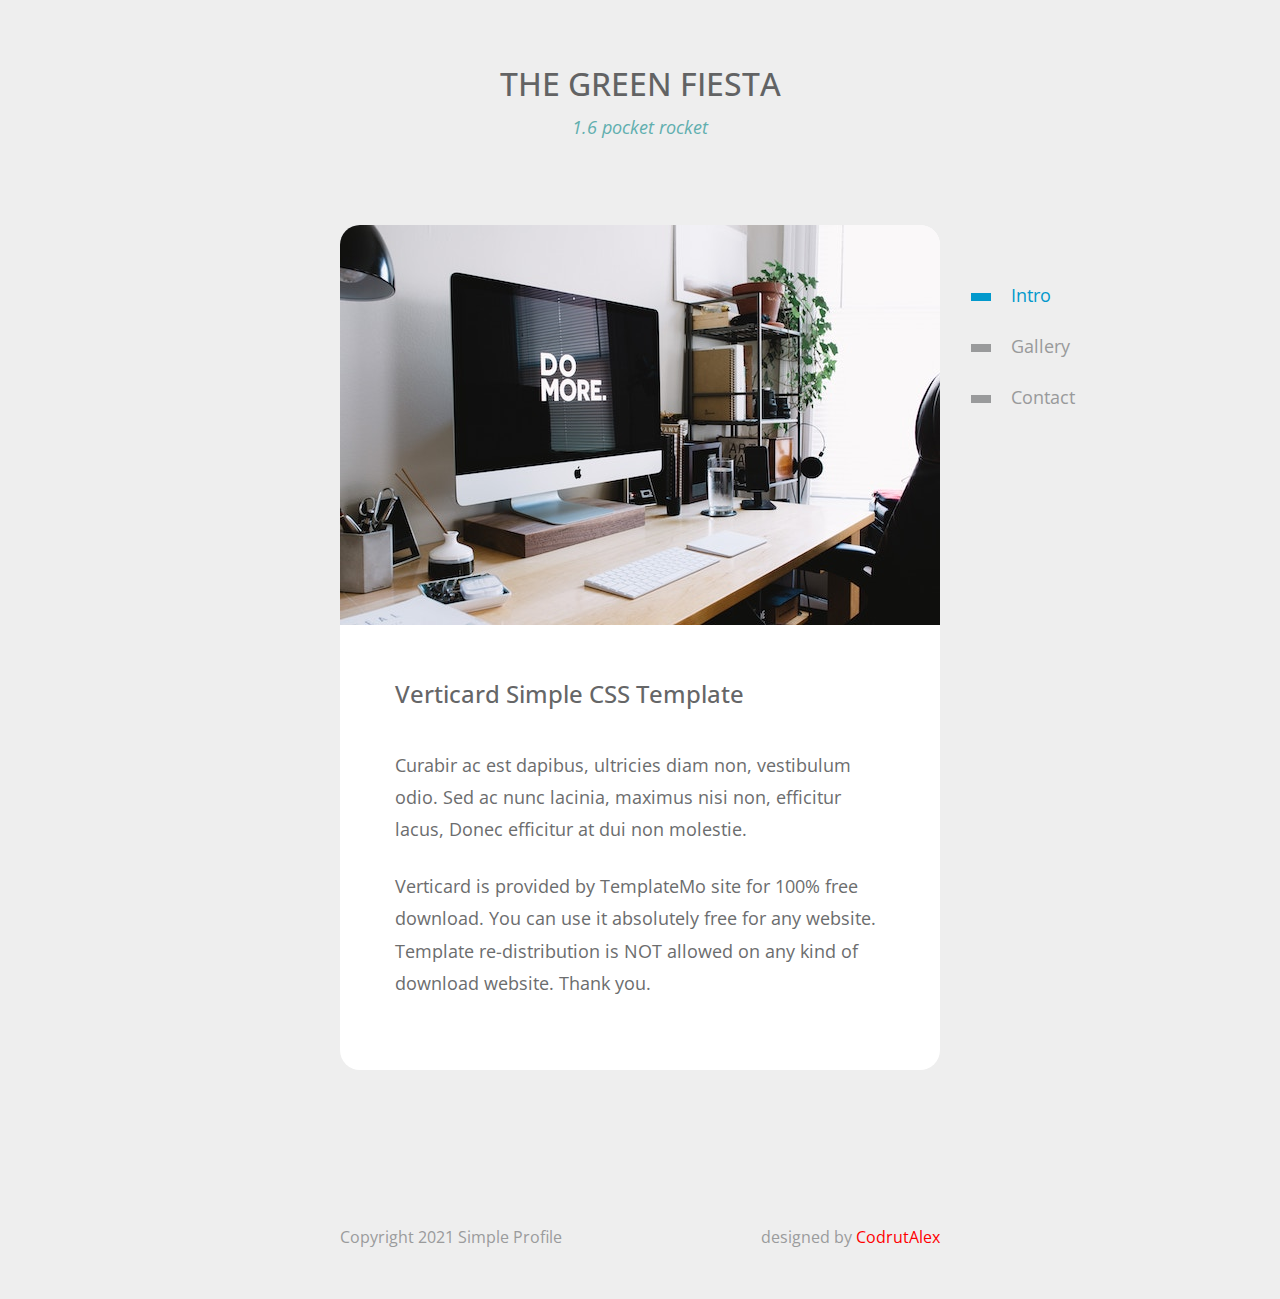
==== index.html @ c16c2710 "Update index.html" ====
<!DOCTYPE html>
<html lang="en">

<head>
  <meta charset="UTF-8" />
  <meta name="viewport" content="width=device-width, initial-scale=1.0" />
  <meta http-equiv="X-UA-Compatible" content="ie=edge" />
  <title>Green Fez</title>

  <link rel="stylesheet" href="https://fonts.googleapis.com/css?family=Open+Sans:400,600" />
  <link rel="stylesheet" href="css/bootstrap.min.css" />
  <link rel="stylesheet" href="css/templatemo-style.css" />
<!--bagamias pula-->
</head>

<body>
  <div class="tm-page-container mx-auto">
    <header class="tm-header text-center">
      <h1 class="tm-title text-uppercase">The Green Fiesta</h1>
      <p class="tm-primary-color"><i>1.6 pocket rocket</i></p>
    </header>

    <section class="tm-section">
      <nav class="tm-nav">
        <ul>
          <li class="active">
            <a href="index.html"><span class="tm-nav-deco"></span>Intro</a>
          </li>
          <li>
            <a href="gallery.html"><span class="tm-nav-deco"></span>Gallery</a>
          </li>
          <li>
            <a href="contact.html"><span class="tm-nav-deco"></span>Contact</a>
          </li>
        </ul>
      </nav>
      <div class="tm-content-container">
        <figure class="mb-0">
          <img src="img/img-1.jpg" alt="Image" class="img-fluid tm-img" />
        </figure>
        <div class="tm-content">
          <h2 class="tm-page-title">Verticard Simple CSS Template</h2>
          <p class="mb-4">
            Curabir ac est dapibus, ultricies diam non, vestibulum odio. Sed
            ac nunc lacinia, maximus nisi non, efficitur lacus, Donec efficitur
            at dui non molestie.
          </p>
          <p>
            Verticard is provided by TemplateMo site for 100% free download. You can use it absolutely free for any website. Template re-distribution is NOT allowed on any kind of download website. Thank you.
          </p>
        </div>
      </div>
    </section>

    <footer>
      <span>Copyright 2021 Simple Profile</span>
     <span>designed by 
       <a style="color:red;" href="https://www.twitter.com/CodrutAlex02">CodrutAlex</a>
       </span> 
     </span>
    </footer>
  </div>
</body>

</html>
---- css/templatemo-style.css ----
/*
Verticard Template
https://templatemo.com/tm-533-verticard
*/

body {
  font-family: "Open Sans", Arial, Helvetica, sans-serif;
  font-size: 18px;
  font-weight: 400;
  overflow-x: hidden;
  background-color: #eeeeee;
  color: #6C6D6E;
}

a {
  transition: all 0.3s ease;
}

a:hover,
a:focus {
  text-decoration: none;
}

p {
  line-height: 1.8;
}

.tm-primary-color {
  color: #61AEAE;
}

.tm-secondary-color {
  color: #0099CC;
}


.tm-page-container {
  max-width: 600px;
  width: 100%;  
}

.tm-section {
  margin-bottom: 155px;
  position: relative;
}

.tm-content-container {      
  border-radius: 20px;
  background-color: white;
}

.tm-nav {
  position: absolute;
  right: -150px;
  top: 45px;
}

.tm-nav > ul > li {
  list-style: none;
}

.tm-nav > ul > li > a {
  display: block;
  padding: 12px 15px;
  color: #999A9B;
}

.tm-nav > ul > li.active > a,
.tm-nav > ul > li > a:hover,
.tm-nav > ul > li > a:focus {
  color: #0299CC;
}

.tm-nav-deco {
  display: inline-block;
  width: 20px;
  height: 8px;
  background-color: #999A9B;
  vertical-align: middle;
  margin-right: 20px;
}

.tm-nav > ul > li.active > a > .tm-nav-deco,
.tm-nav > ul > li:hover > a > .tm-nav-deco
 {
  background-color: #0299CC;
}

.tm-content {  
  padding: 55px;
}

.tm-header {
  padding: 65px 15px;
}

.tm-title {
  font-size: 2rem;
  color: #626364;
}

.tm-page-title {
  font-size: 1.5rem;
  margin-bottom: 40px;
  color: #656667;
}

.tm-img {
  border-top-left-radius: 20px;
  border-top-right-radius: 20px;  
}

footer {
  font-size: 1rem;
  display: flex;
  justify-content: space-between;
  padding-bottom: 50px;
  color: #9A9B9C;
}

.tm-footer-link {
  color: #9A9B9C;
}

/* 
  Gallery Item Hover Effect
  https://tympanus.net/codrops/2014/06/19/ideas-for-subtle-hover-effects/
*/

/* Common style */
.tm-gallery-item figure {
	position: relative;	
	overflow: hidden;
	margin-bottom: 0;
	background: #3085a3;
	text-align: center;
	cursor: pointer;
}

.tm-gallery-item figure img {
	position: relative;
	display: block;
	min-height: 100%;
	max-width: 100%;
	opacity: 0.8;
}

.tm-gallery-item figure figcaption {
	color: #fff;
	text-transform: uppercase;
	font-size: 1.25em;
	-webkit-backface-visibility: hidden;
	backface-visibility: hidden;
}

.tm-gallery-item figure figcaption::before,
.tm-gallery-item figure figcaption::after {
	pointer-events: none;
}

.tm-gallery-item figure figcaption,
.tm-gallery-item figure figcaption > a {
	position: absolute;
	top: 0;
	left: 0;
	width: 100%;
	height: 100%;
}

/* Anchor will cover the whole item by default */
/* For some effects it will show as a button */
.tm-gallery-item figure figcaption > a {
	z-index: 1000;
	text-indent: 200%;
	white-space: nowrap;
	font-size: 0;
	opacity: 0;
}

.tm-gallery-item figure h2 {
	word-spacing: -0.15em;
	font-weight: 300;
}

.tm-gallery-item figure h2 span {	font-weight: 800; }

.tm-gallery-item figure h2,
.tm-gallery-item figure p {
	margin: 0;
}

.tm-gallery-item figure p {
	letter-spacing: 1px;
	font-size: 60.5%;
	max-width: 200px;
	margin: 0 auto;
}

/*---------------*/
/***** Bubba *****/
/*---------------*/

figure.effect-bubba {	background: #9e5406; }

figure.effect-bubba img {
	opacity: 1;
	-webkit-transition: opacity 0.35s;
	transition: opacity 0.35s;
}

figure.effect-bubba:hover img {
	opacity: 0.4;
}

figure.effect-bubba figcaption::before,
figure.effect-bubba figcaption::after {
	position: absolute;
	top: 15px;
	right: 15px;
	bottom: 15px;
	left: 15px;
	content: '';
	opacity: 0;
	-webkit-transition: opacity 0.35s, -webkit-transform 0.35s;
	transition: opacity 0.35s, transform 0.35s;
}

figure.effect-bubba figcaption::before {
	border-top: 1px solid #fff;
	border-bottom: 1px solid #fff;
	-webkit-transform: scale(0,1);
	transform: scale(0,1);
}

figure.effect-bubba figcaption::after {
	border-right: 1px solid #fff;
	border-left: 1px solid #fff;
	-webkit-transform: scale(1,0);
	transform: scale(1,0);
}

figure.effect-bubba h2 {
	font-size: 1.5rem;	
	-webkit-transition: -webkit-transform 0.35s;
	transition: transform 0.35s;
	-webkit-transform: translate3d(0,-5px,0);
	transform: translate3d(0,-5px,0);
	opacity: 0;
}

figure.effect-bubba p {
	width: 100%;
	padding: 10px;
	opacity: 0;
	-webkit-transition: opacity 0.35s, -webkit-transform 0.35s;
	transition: opacity 0.35s, transform 0.35s;
	-webkit-transform: translate3d(0,20px,0);
	transform: translate3d(0,20px,0);
}

figure.effect-bubba:hover figcaption::before,
figure.effect-bubba:hover figcaption::after {
	opacity: 1;
	-webkit-transform: scale(1);
	transform: scale(1);
}

figure.effect-bubba:hover h2,
figure.effect-bubba:hover p {
	opacity: 1;
	-webkit-transform: translate3d(0,0,0);
	transform: translate3d(0,0,0);
}

.tm-gallery {
  margin-top: 40px;
  margin-left: -30px;
  margin-right: -30px;
  margin-bottom: -20px;
}

.tm-gallery-item {
	margin-top: 15px;
	margin-bottom: 15px;
	max-width: 270px;
}

.tm-content-2 {
	padding-left: 45px;
	padding-right: 45px;
}

figcaption {
	display: flex;
	flex-direction: column;
	align-items: center;
	justify-content: center;
}

.tm-img-overlay-wrap {
	position: relative;
	min-height: 280px;
	background-image: url(../img/contact.jpg);
	background-repeat: no-repeat;
	background-size: cover;
	border-top-left-radius: 20px;
	border-top-right-radius: 20px;
}

.tm-img-overlay {
	border-top-left-radius: 20px;
	border-top-right-radius: 20px;
	position: absolute;
	top: 0;
	left: 0;
	width: 100%;
	height: 100%;
	background-color: rgba(0,0,0,0.5);
}

.tm-img-overlay-text {
	position: relative;
	z-index: 1000;
}

.tm-contact-form {
	max-width: 380px;
}

.form-group {
	margin-bottom: 35px;
}

.btn {
	font-size: 1.1rem;
	padding: 10px 35px;
	border: none;
}

.btn-primary {
	background-color: #9999CC;
}

.btn-primary:hover,
.btn-primary:focus {
	background-color: #9a9afc;
}

.tm-small {
	font-size: 90%;
}

@media (max-width: 945px) {
  .tm-nav {
    position: static;
  }

  .tm-page-container {
    padding-left: 15px;
    padding-right: 15px;
  }
}

@media (max-width: 575px) {
	.tm-gallery-item {
		max-width: 100%;
		height: auto;
	}
}

@media (max-width: 480px) {
  footer {
    display: block;
  }

  footer span {
    display: block;
    padding: 15px;
  }
}
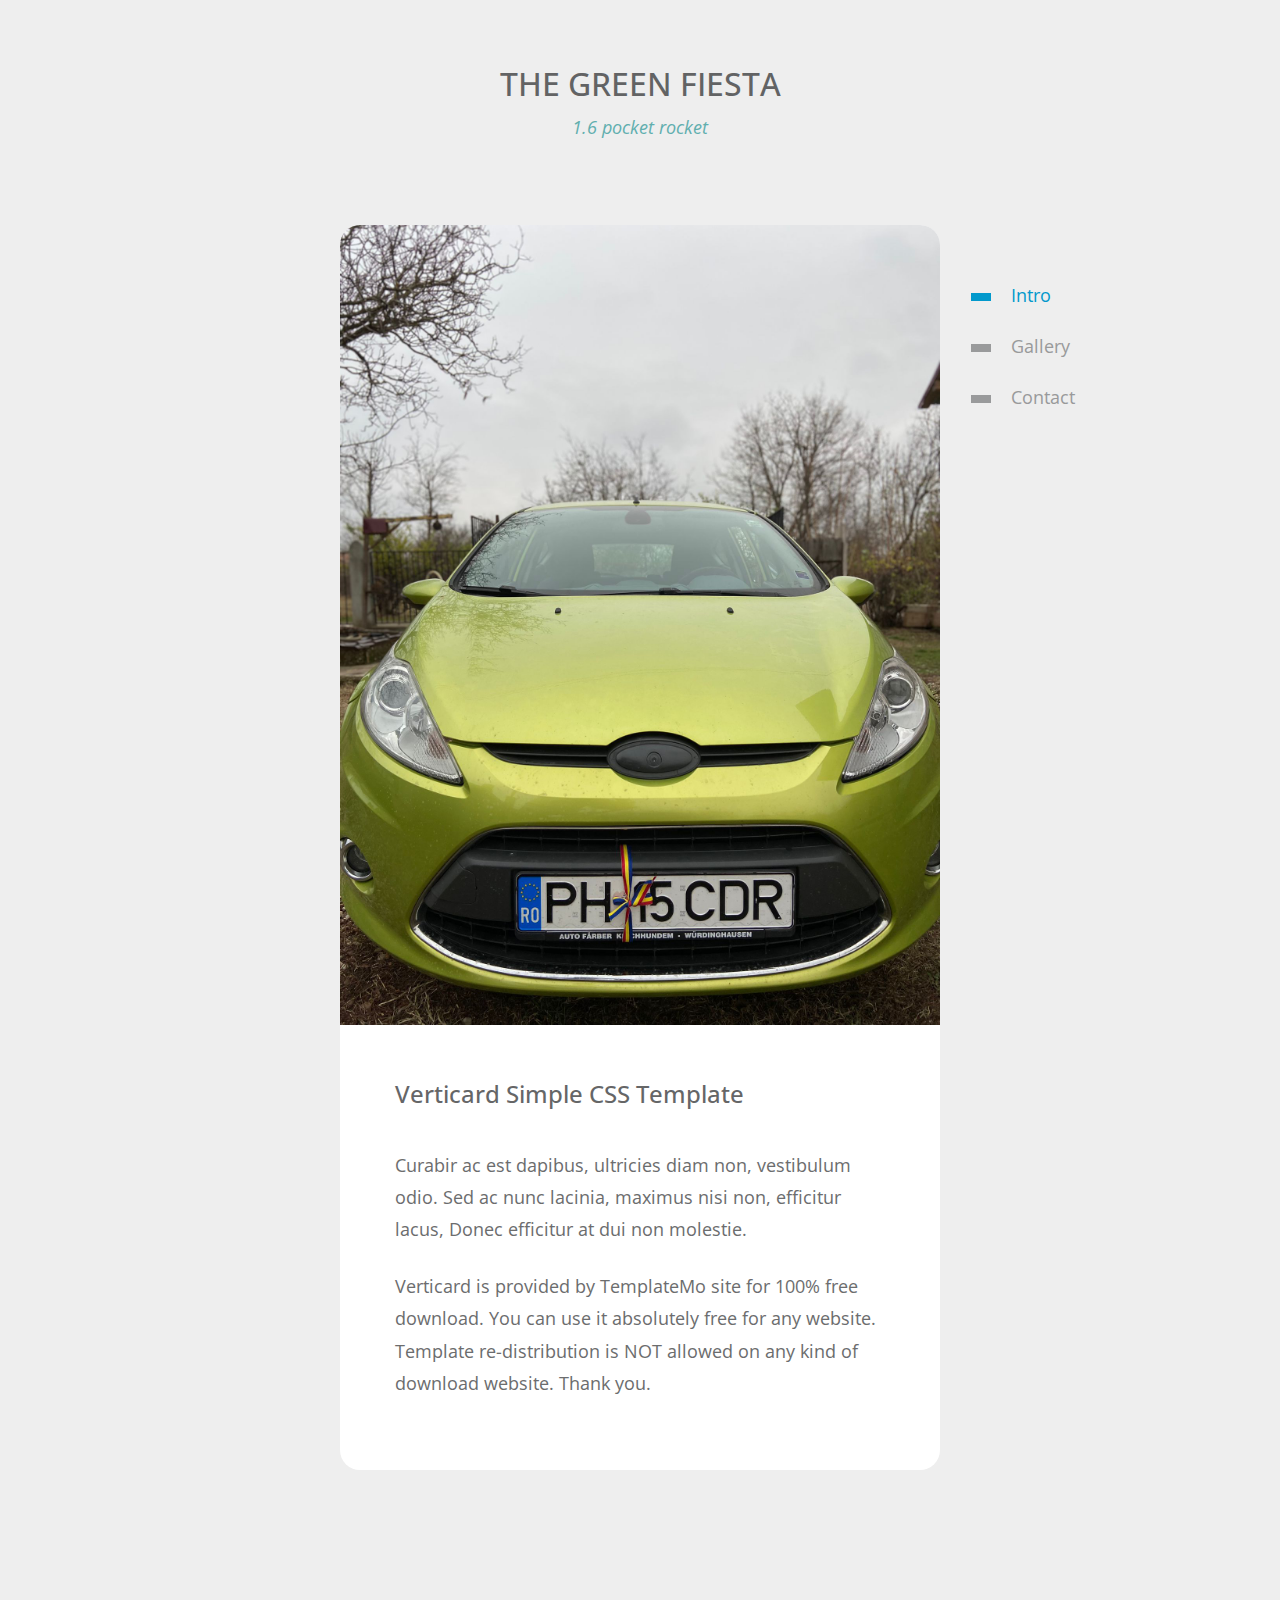
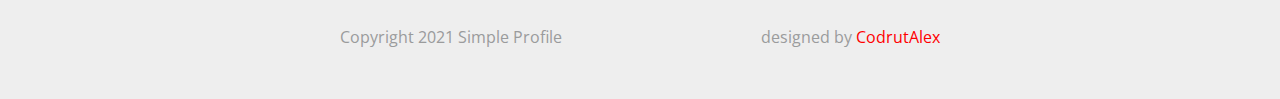
==== commit 66b21474: "Update index.html" ====
--- a/index.html
+++ b/index.html
@@ -36,7 +36,7 @@
       </nav>
       <div class="tm-content-container">
         <figure class="mb-0">
-          <img src="img/img-1.jpg" alt="Image" class="img-fluid tm-img" />
+          <img src="img/img-fez.jpg" alt="Image" class="img-fluid tm-img" />
         </figure>
         <div class="tm-content">
           <h2 class="tm-page-title">Verticard Simple CSS Template</h2>
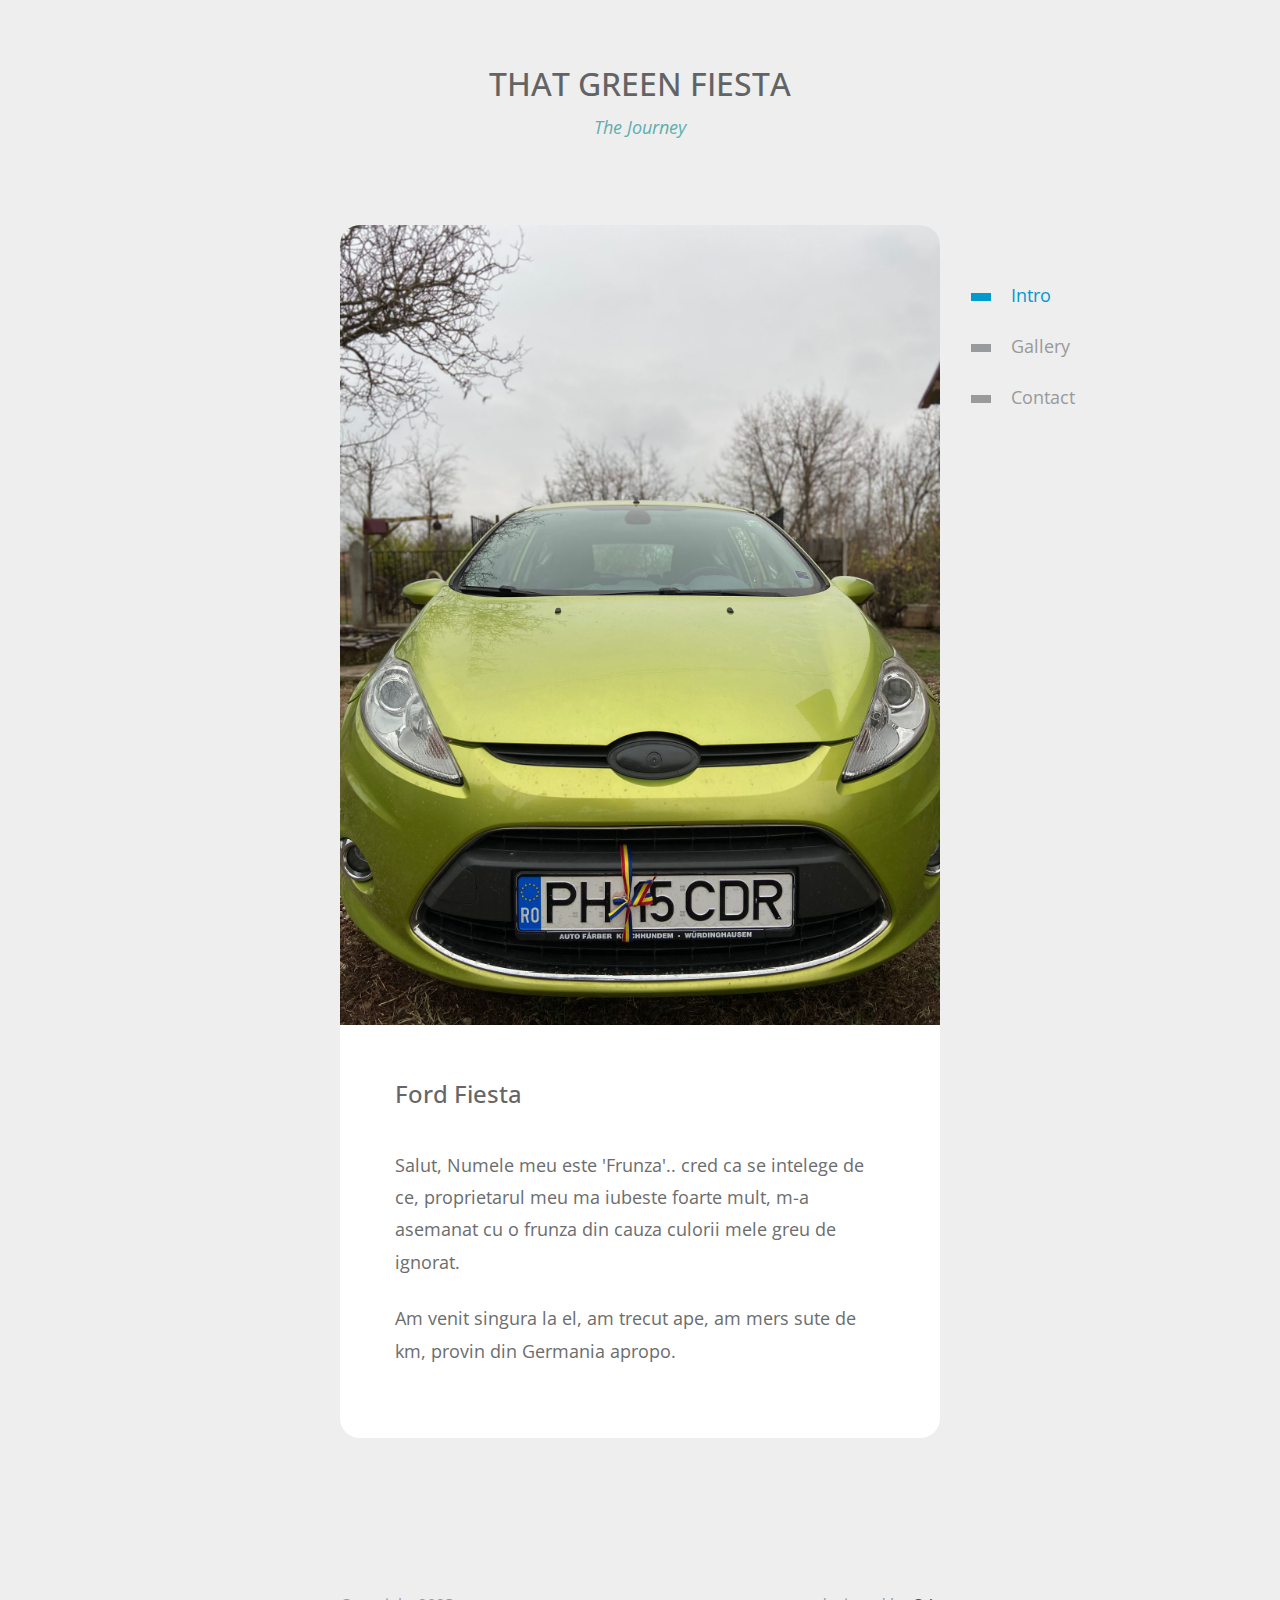
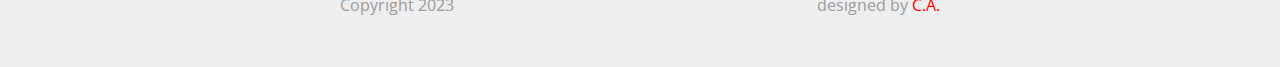
==== commit 5065ce89: "Add files via upload" ====
--- a/index.html
+++ b/index.html
@@ -16,8 +16,8 @@
 <body>
   <div class="tm-page-container mx-auto">
     <header class="tm-header text-center">
-      <h1 class="tm-title text-uppercase">The Green Fiesta</h1>
-      <p class="tm-primary-color"><i>1.6 pocket rocket</i></p>
+      <h1 class="tm-title text-uppercase">That Green Fiesta</h1>
+      <p class="tm-primary-color"><i>The Journey</i></p>
     </header>
 
     <section class="tm-section">
@@ -39,23 +39,21 @@
           <img src="img/img-fez.jpg" alt="Image" class="img-fluid tm-img" />
         </figure>
         <div class="tm-content">
-          <h2 class="tm-page-title">Verticard Simple CSS Template</h2>
+          <h2 class="tm-page-title">Ford Fiesta</h2>
           <p class="mb-4">
-            Curabir ac est dapibus, ultricies diam non, vestibulum odio. Sed
-            ac nunc lacinia, maximus nisi non, efficitur lacus, Donec efficitur
-            at dui non molestie.
+            Salut, Numele meu este 'Frunza'.. cred ca se intelege de ce, proprietarul meu ma iubeste foarte mult, m-a asemanat cu o frunza din cauza culorii mele greu de ignorat.
           </p>
           <p>
-            Verticard is provided by TemplateMo site for 100% free download. You can use it absolutely free for any website. Template re-distribution is NOT allowed on any kind of download website. Thank you.
+            Am venit singura la el, am trecut ape, am mers sute de km, provin din Germania apropo.
           </p>
         </div>
       </div>
     </section>
 
     <footer>
-      <span>Copyright 2021 Simple Profile</span>
+      <span>Copyright 2023 </span>
      <span>designed by 
-       <a style="color:red;" href="https://www.twitter.com/CodrutAlex02">CodrutAlex</a>
+       <a style="color:red;" href="https://www.twitter.com/codrutxalex">C.A.</a>
        </span> 
      </span>
     </footer>
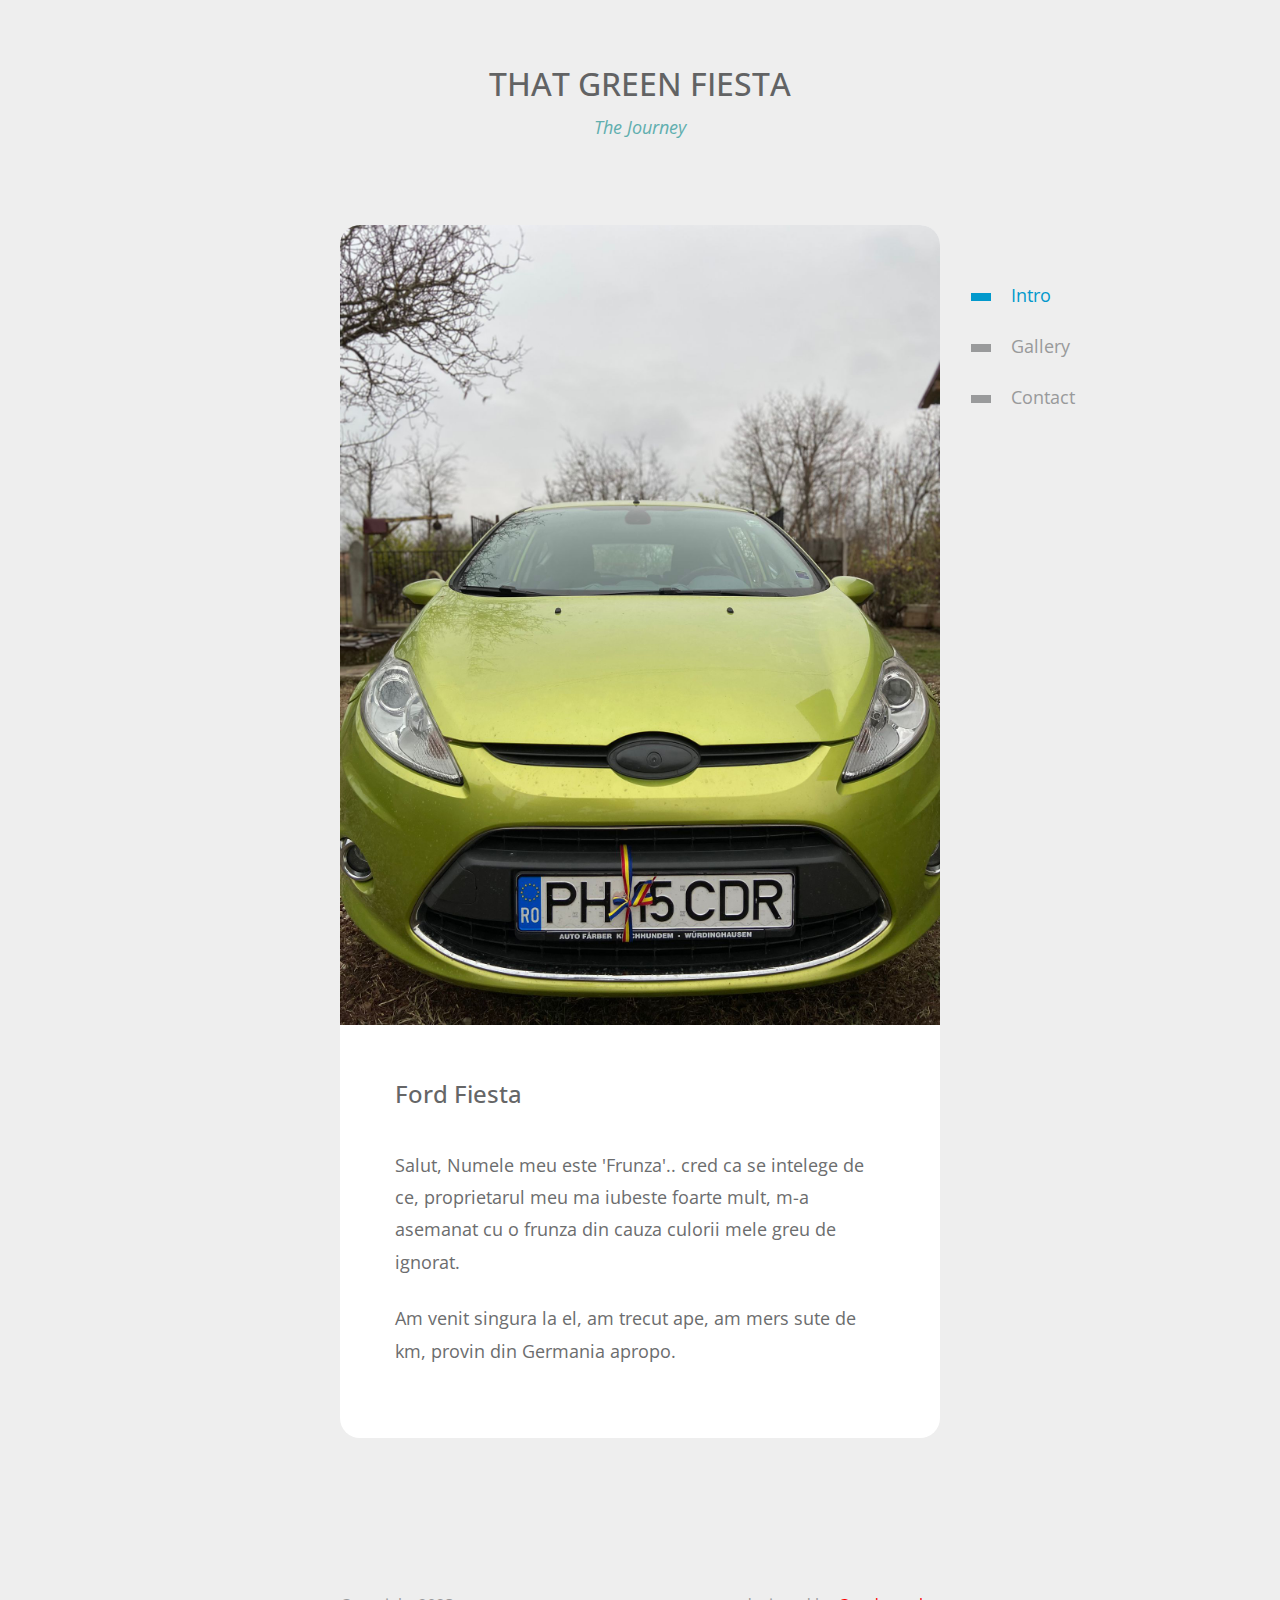
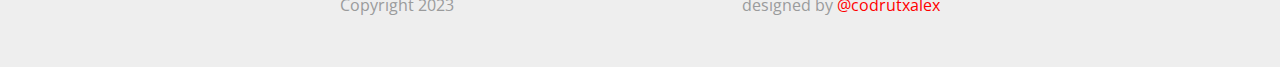
==== commit 3aff242a: "Update index.html" ====
--- a/index.html
+++ b/index.html
@@ -53,7 +53,7 @@
     <footer>
       <span>Copyright 2023 </span>
      <span>designed by 
-       <a style="color:red;" href="https://www.twitter.com/codrutxalex">C.A.</a>
+       <a style="color:red;" href="https://www.instagram.com/codrutxalex">@codrutxalex</a>
        </span> 
      </span>
     </footer>
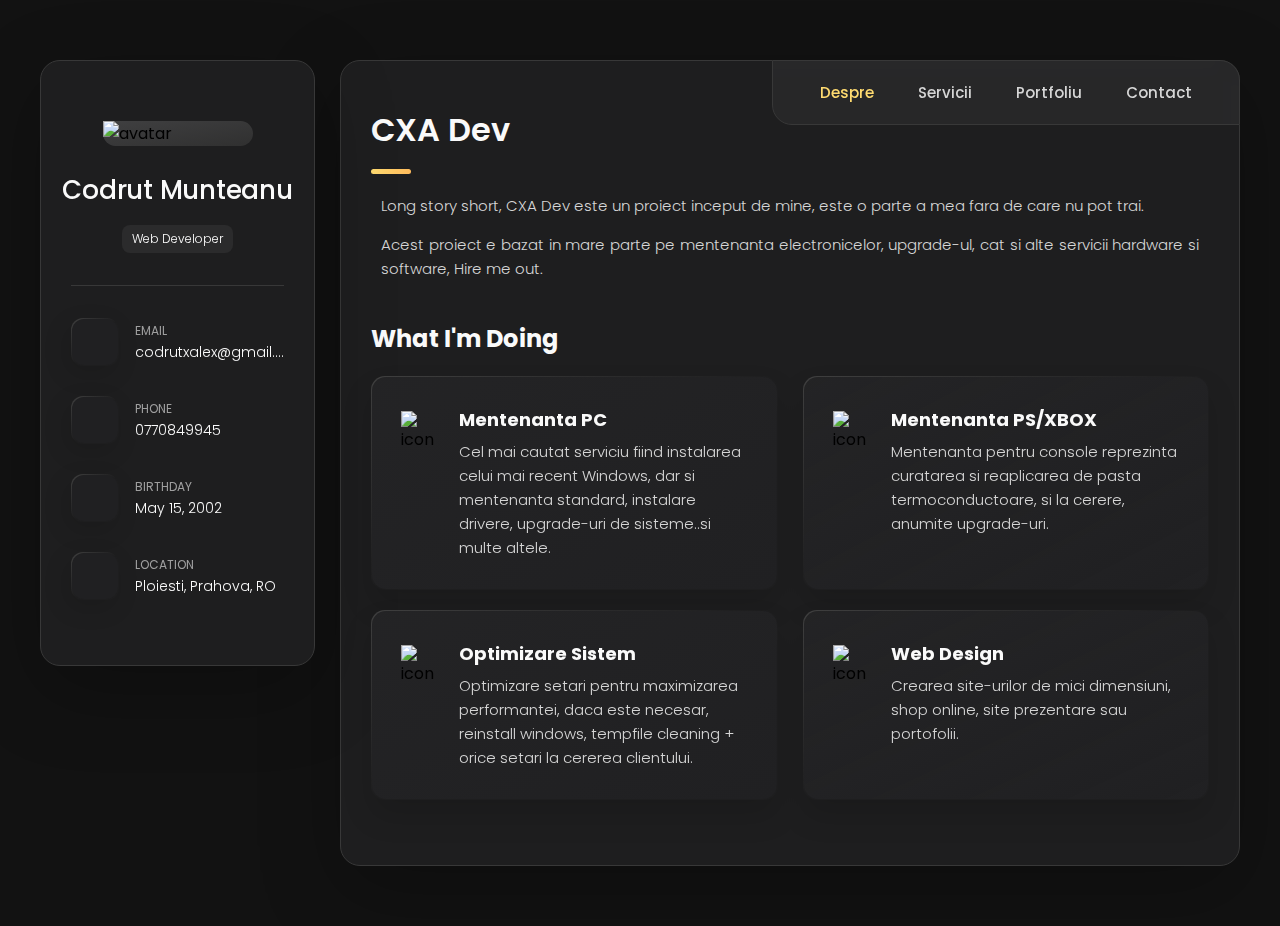
==== commit 2ed82d4d: "Add files via upload" ====
--- a/index.html
+++ b/index.html
@@ -2,62 +2,188 @@
 <html lang="en">
 
 <head>
-  <meta charset="UTF-8" />
-  <meta name="viewport" content="width=device-width, initial-scale=1.0" />
-  <meta http-equiv="X-UA-Compatible" content="ie=edge" />
-  <title>Green Fez</title>
-
-  <link rel="stylesheet" href="https://fonts.googleapis.com/css?family=Open+Sans:400,600" />
-  <link rel="stylesheet" href="css/bootstrap.min.css" />
-  <link rel="stylesheet" href="css/templatemo-style.css" />
-<!--bagamias pula-->
+  <meta charset="UTF-8">
+  <meta name="viewport" content="width=device-width, initial-scale=1.0">
+  <title>Portal CXA Dev</title>
+  <link rel="stylesheet" href="style.css">
+  <link rel="shortcut icon" href="https://i.postimg.cc/9fqYVvxh/logo.png" type="image/x-icon">
 </head>
 
 <body>
-  <div class="tm-page-container mx-auto">
-    <header class="tm-header text-center">
-      <h1 class="tm-title text-uppercase">That Green Fiesta</h1>
-      <p class="tm-primary-color"><i>The Journey</i></p>
-    </header>
+  <main>
+    <aside class="sidebar " data-sidebar>
+      <div class="sidebar-info">
+        <figure class="avatar-box">
+          <img src="https://i.postimg.cc/JzBWVhW4/my-avatar.png" alt="avatar" width="80">
+        </figure>
 
-    <section class="tm-section">
-      <nav class="tm-nav">
-        <ul>
-          <li class="active">
-            <a href="index.html"><span class="tm-nav-deco"></span>Intro</a>
+        <div class="info-content">
+          <h1 class="name" title="Munteanu Codrut">Codrut Munteanu</h1>
+          <p class="title">Web Developer</p>
+        </div>
+
+        <button class="info-more-btn" data-sidebar-btn>
+          <span>Show Contacts</span>
+          <ion-icon name="caret-down-outline"></ion-icon>
+        </button>
+      </div>
+
+      <div class="sidebar-info-more">
+        <div class="separator"></div>
+
+        <ul class="contacts-list">
+          <li class="contact-item">
+            <div class="icon-box">
+              <ion-icon name="mail-outline"></ion-icon>
+            </div>
+
+            <div class="contact-info">
+              <p class="contact-title">Email</p>
+
+              <a href="mailto:codrutxalex@gmail.com" class="contact-link">codrutxalex@gmail.com</a>
+            </div>
           </li>
-          <li>
-            <a href="gallery.html"><span class="tm-nav-deco"></span>Gallery</a>
+
+          <li class="contact-item">
+            <div class="icon-box">
+              <ion-icon name="phone-portrait-outline"></ion-icon>
+            </div>
+
+            <div class="contact-info">
+              <p class="contact-title">Phone</p>
+
+              <a href="tel:+40770849945" class="contact-link">0770849945</a>
+            </div>
           </li>
-          <li>
-            <a href="contact.html"><span class="tm-nav-deco"></span>Contact</a>
+
+          <li class="contact-item">
+            <div class="icon-box">
+              <ion-icon name="calendar-outline"></ion-icon>
+            </div>
+
+            <div class="contact-info">
+              <p class="contact-title">Birthday</p>
+
+              <time datetime="2002-05-15">May 15, 2002</time>
+            </div>
+          </li>
+
+          <li class="contact-item">
+            <div class="icon-box">
+              <ion-icon name="location-outline"></ion-icon>
+            </div>
+
+            <div class="contact-info">
+              <p class="contact-title">Location</p>
+
+              <address>Ploiesti, Prahova, RO</address>
+            </div>
           </li>
         </ul>
+
+        <div class="separator"></div>
+
+        <ul class="social-list">
+          <li class="social-item"><a href="www.facebook.com/codrutxalex" class="social-link">
+              <ion-icon name="logo-facebook"></ion-icon>
+            </a></li>
+          <li class="social-item"><a href="www.x.com/codrutxalex" class="social-link">
+              <ion-icon name="logo-twitter"></ion-icon>
+            </a></li>
+          <li class="social-item"><a href="www.instagram.com/codrutxalex" class="social-link">
+              <ion-icon name="logo-instagram"></ion-icon>
+            </a></li>
+        </ul>
+      </div>
+    </aside>
+	
+<!-- meniu -->
+
+    <div class="main-content">
+      <nav class="navbar">
+        <ul class="navbar-list">
+		<a href="index.html">
+          <li class="navbar-item"><button class="navbar-link active" data-nav-link>Despre</button></li>
+		</a>
+		<a href="services.html">
+          <li class="navbar-item"><button class="navbar-link" data-nav-link>Servicii</button></li>
+		</a>  
+		<a href="page.html">
+          <li class="navbar-item"><button class="navbar-link" data-nav-link>Portfoliu</button></li>
+		</a>  
+		 
+		<a href="page.html">
+          <li class="navbar-item"><button class="navbar-link" data-nav-link>Contact</button></li>
+		</a> 
+        </ul>
       </nav>
-      <div class="tm-content-container">
-        <figure class="mb-0">
-          <img src="img/img-fez.jpg" alt="Image" class="img-fluid tm-img" />
-        </figure>
-        <div class="tm-content">
-          <h2 class="tm-page-title">Ford Fiesta</h2>
-          <p class="mb-4">
-            Salut, Numele meu este 'Frunza'.. cred ca se intelege de ce, proprietarul meu ma iubeste foarte mult, m-a asemanat cu o frunza din cauza culorii mele greu de ignorat.
-          </p>
-          <p>
-            Am venit singura la el, am trecut ape, am mers sute de km, provin din Germania apropo.
-          </p>
-        </div>
-      </div>
-    </section>
 
-    <footer>
-      <span>Copyright 2023 </span>
-     <span>designed by 
-       <a style="color:red;" href="https://www.instagram.com/codrutxalex">@codrutxalex</a>
-       </span> 
-     </span>
-    </footer>
-  </div>
+      <article class="about active" data-page="about">
+        <header>
+          <h2 class="h2 article-title">CXA Dev</h2>
+        </header>
+
+        <section class="about-text">
+          <p>Long story short, CXA Dev este un proiect inceput de mine, este o parte a mea fara de care nu pot trai.</p>
+          <p>Acest proiect e bazat in mare parte pe mentenanta electronicelor, upgrade-ul, cat si alte servicii hardware si software, Hire me out.</p>
+        </section>
+
+        <section class="service">
+          <h3 class="h3 service-title">What I'm doing</h3>
+
+          <ul class="service-list">
+<!-- mentenanta pc tab -->		  
+            <li class="service-item">
+              <div class="service-icon-box">
+                <img src="https://i.postimg.cc/Zq6Tcbs9/Home-Automation-Ultra-035-TV-Off-512.webp" alt="icon" width="40">
+              </div>
+
+              <div class="service-content-box">
+                <h4 class="h4 service-item-title">Mentenanta PC</h4>
+                <p class="service-item-text">Cel mai cautat serviciu fiind instalarea celui mai recent Windows, dar si mentenanta standard, instalare drivere, upgrade-uri de sisteme..si multe altele.</p>
+              </div>
+            </li>
+<!-- mentenanta ps/xbox tab -->
+            <li class="service-item">
+              <div class="service-icon-box">
+                <img src="https://i.postimg.cc/26tQmxmL/2654534.png" alt="icon" width="40">
+              </div>
+
+              <div class="service-content-box">
+                <h4 class="h4 service-item-title">Mentenanta PS/XBOX</h4>
+                <p class="service-item-text">Mentenanta pentru console reprezinta curatarea si reaplicarea de pasta termoconductoare, si la cerere, anumite upgrade-uri.</p>
+              </div>
+            </li>
+<!-- optimizare win tab -->
+            <li class="service-item">
+              <div class="service-icon-box">
+                <img src="https://i.postimg.cc/dVYSd4KR/Home-Automation-Ultra-045-Computer-Home-512.webp" alt="icon" width="40">
+              </div>
+
+              <div class="service-content-box">
+                <h4 class="h4 service-item-title">Optimizare sistem</h4>
+                <p class="service-item-text">Optimizare setari pentru maximizarea performantei, daca este necesar, reinstall windows, tempfile cleaning + orice setari la cererea clientului.</p>
+              </div>
+            </li>
+<!-- web design tab -->
+            <li class="service-item">
+              <div class="service-icon-box">
+                <img src="https://i.postimg.cc/Z5HjNmHZ/Folders-and-Files-Ultra-063-HTML-File-64.webp" alt="icon" width="40">
+              </div>
+
+              <div class="service-content-box">
+                <h4 class="h4 service-item-title">Web Design</h4>
+                <p class="service-item-text">Crearea site-urilor de mici dimensiuni, shop online, site prezentare sau portofolii.</p>
+              </div>
+            </li>
+          </ul>
+        </section>
+  </main>
+
+  <script src="main.js"></script>
+
+  <script type="module" src="https://unpkg.com/ionicons@7.1.0/dist/ionicons/ionicons.esm.js"></script>
+  <script nomodule src="https://unpkg.com/ionicons@7.1.0/dist/ionicons/ionicons.js"></script>
 </body>
 
-</html>
+</html>--- a/style.css
+++ b/style.css
@@ -0,0 +1,1464 @@
+@import url('https://fonts.googleapis.com/css2?family=Poppins:ital,wght@0,100;0,200;0,300;0,400;0,500;0,600;0,700;0,800;0,900;1,100;1,200;1,300;1,400;1,500;1,600;1,700;1,800;1,900&display=swap');
+
+:root {
+    --bg-gradient-onyx: linear-gradient(to bottom right, hsl(240, 1%, 25%) 3%, hsl(0, 0%, 19%) 97%);
+    --bg-gradient-jet: linear-gradient(to bottom right, hsla(240, 1%, 18%, .251) 3%, hsla(240, 2%, 11%, 0) 100%), hsl(240, 2%, 13%);
+    --bg-gradient-yellow1: linear-gradient(to bottom right, hsl(45, 100%, 71%) 0%, hsla(36, 100%, 69%, 0) 50%);
+    --bg-gradient-yellow2: linear-gradient(135deg, hsla(45, 100%, 71%, .251) 0%, hsla(35, 100%, 68%, 0) 59.86%), hsl(240, 2%, 13%);
+    --border-gradient-onyx: linear-gradient(to bottom right, hsl(0, 0%, 25%) 0%, hsla(0, 0%, 25%, 0) 50%);
+    --text-gradient-yellow: linear-gradient(to right, hsl(45, 100%, 72%), hsl(35, 100%, 68%));
+
+    --jet: hsl(0, 0%, 22%);
+    --onyx: hsl(240, 1%, 17%);
+    --eerie-black1: hsl(240, 2%, 13%);
+    --eerie-black2: hsl(240, 2%, 12%);
+    --smoky-black: hsl(0, 0%, 7%);
+    --white1: hsl(0, 0%, 100%);
+    --white2: hsl(0, 0%, 98%);
+    --orange-yellow-crayola: hsl(45, 100%, 72%);
+    --vegas-gold: hsl(45, 54%, 58%);
+    --light-gray: hsl(0, 0%, 84%);
+    --light-gray70: hsla(0, 0%, 84%, .7);
+    --bittersweet-shimmer: hsl(0, 43%, 51%);
+
+    --ff-poppins: 'Poppins', sans-serif;
+
+    --fs1: 24px;
+    --fs2: 18px;
+    --fs3: 17px;
+    --fs4: 16px;
+    --fs5: 15px;
+    --fs6: 14px;
+    --fs7: 13px;
+    --fs8: 12px;
+
+    --fw300: 300;
+    --fw400: 400;
+    --fw500: 500;
+    --fw600: 600;
+
+    --shadow1: -4px 8px 24px hsla(0, 0%, 0%, .25);
+    --shadow2: 0px 16px 30px hsla(0, 0%, 0%, .25);
+    --shadow3: 0px 16px 40px hsla(0, 0%, 0%, .25);
+    --shadow4: 0px 25px 50px hsla(0, 0%, 0%, .15);
+    --shadow5: 0px 24px 80px hsla(0, 0%, 0%, .25);
+
+    --transition1: .25s ease;
+    --transition2: .5s ease-in-out;
+}
+
+*, *::before, *::after {
+    margin: 0;
+    padding: 0;
+    box-sizing: border-box;
+}
+
+a {text-decoration: none; }
+
+li {list-style: none; }
+
+img, ion-icon, a, button, time, span { display: block; }
+
+button {
+    font: inherit;
+    background: none;
+    border: none;
+    text-align: left;
+    cursor: pointer;
+}
+
+input, textarea {
+    display: block;
+    width: 100%;
+    background: none;
+    font: inherit;
+}
+
+::selection {
+    background: var(--orange-yellow-crayola);
+    color: var(--smoky-black);
+}
+
+:focus { outline-color: var(--orange-yellow-crayola); }
+
+html { font-family: var(--ff-poppins); }
+
+body { background: var(--smoky-black); }
+
+main {
+    margin: 15px 12px;
+    margin-bottom: 75px;
+    min-width: 259px;
+}
+
+.sidebar, article {
+    background: var(--eerie-black2);
+    border: 1px solid var(--jet);
+    border-radius: 20px;
+    box-shadow: var(--shadow1);
+    z-index: 1;
+    padding: 15px;
+}
+
+    .sidebar.active { max-height: 405px; }
+
+.separator {
+    width: 100%;
+    height: 1px;
+    background: var(--jet);
+    margin: 16px 0;
+}
+
+.icon-box {
+    position: relative;
+    background: var(--border-gradient-onyx);
+    width: 30px;
+    height: 30px;
+    border-radius: 8px;
+    display: flex;
+    justify-content: center;
+    align-items: center;
+    font-size: 16px;
+    color: var(--orange-yellow-crayola);
+    box-shadow: var(--shadow1);
+    z-index: 1;
+}
+
+    .icon-box::before {
+        content: '';
+        position: absolute;
+        inset: 1px;
+        background: var(--eerie-black1);
+        border-radius: inherit;
+        z-index: -1;
+    }
+
+    .icon-box ion-icon { --ionicon-stroke-width: 35px; }
+
+article { display: none; }
+
+    article.active { 
+        display: block;
+        animation: fade .5s ease backwards;
+    }
+
+        @keyframes fade {
+            0% { opacity: 0; }
+            100% { opacity: 1; }
+        }
+
+.h2, .h3, .h4, .h5 { 
+    color: var(--white2);
+    text-transform: capitalize;
+}
+
+    .h2 { font-size: var(--fs1); }
+    .h3 { font-size: var(--fs2); }
+    .h4 { font-size: var(--fs4); }
+    .h5 { 
+        font-size: var(--fs7);
+        font-weight: var(--fw500); 
+    }
+
+.article-title {
+    position: relative;
+    padding-bottom: 7px;
+}
+
+    .article-title::after {
+        content: '';
+        position: absolute;
+        bottom: 0;
+        left: 0;
+        width: 30px;
+        height: 3px;
+        background: var(--text-gradient-yellow);
+        border-radius: 3px;
+    }
+
+.has-scrollbar::-webkit-scrollbar {
+    width: 5px;
+    height: 5px;
+}
+
+.has-scrollbar::-webkit-scrollbar-track {
+    background: var(--onyx);
+    border-radius: 5px;
+}
+
+.has-scrollbar::-webkit-scrollbar-thumb {
+    background: var(--orange-yellow-crayola);
+    border-radius: 5px;
+}
+
+.has-scrollbar::-webkit-scrollbar-button { width: 20px; }
+
+.content-card {
+    position: relative;
+    background: var(--border-gradient-onyx);
+    padding: 15px;
+    padding-top: 45px;
+    border-radius: 14px;
+    box-shadow: var(--shadow2);
+    cursor: pointer;
+    z-index: 1;
+}
+
+    .content-card::before {
+        content: '';
+        position: absolute;
+        inset: 1px;
+        background: var(--bg-gradient-jet);
+        border-radius: inherit;
+        z-index: -1;
+    }
+
+/*ASIDE - SIDEBAR*/
+
+.sidebar {
+    margin-bottom: 15px;
+    max-height: 112px;
+    overflow: hidden;
+    padding: 15px;
+    transition: var(--transition2);
+}
+
+.sidebar-info {
+    position: relative;
+    display: flex;
+    justify-content: flex-start;
+    align-items: center;
+    gap: 15px;
+}
+
+
+
+.avatar-box {
+    background: var(--bg-gradient-onyx);
+    border-radius: 20px;
+}
+
+.info-content .name {
+    color: var(--white2);
+    font-size: var(--fs3);
+    font-weight: var(--fw500);
+    letter-spacing: -0.25px;
+    margin-bottom: 10px;
+}
+
+.info-content .title {
+    color: var(--white1);
+    background: var(--onyx);
+    font-size: var(--fs8);
+    font-weight: var(--fw300);
+    width: max-content;
+    padding: 3px 12px;
+    border-radius: 8px;
+}
+
+.info-more-btn {
+    position: absolute;
+    top: -15px;
+    right: -15px;
+    border-radius: 0 15px;
+    font-size: 13px;
+    color: var(--orange-yellow-crayola);
+    background: var(--border-gradient-onyx);
+    padding: 10px;
+    box-shadow: var(--shadow2);
+    transition: var(--transition1);
+    z-index: 1;
+}
+
+    .info-more-btn::before {
+        content: '';
+        position: absolute;
+        inset: 1px;
+        border-radius: inherit;
+        background: var(--bg-gradient-jet);
+        transition: var(--transition1);
+        z-index: -1;
+    }
+
+        .info-more-btn:hover, .info-more-btn:focus { background: var(--bg-gradient-yellow1); }
+        .info-more-btn:hover::before, .info-more-btn:focus::before { background: var(--bg-gradient-yellow2); }
+
+    .info-more-btn span { display: none; }
+
+.sidebar-info-more {
+    opacity: 0;
+    visibility: hidden;
+    transition: var(--transition2);
+}
+
+    .sidebar.active .sidebar-info-more {
+        opacity: 1;
+        visibility: visible;
+    }
+
+.contacts-list {
+    display: grid;
+    grid-template-columns: 1fr;
+    gap: 16px;
+}
+
+.contact-item {
+    min-width: 100%;
+    display: flex;
+    align-items: center;
+    gap: 16px;
+}
+
+.contact-info {
+    max-width: calc(100% - 46px);
+    width: calc(100% - 46px);
+}
+
+    .contact-info :is(.contact-link, time, address) {
+        color: var(--white2);
+        font-size: var(--fs7);
+    }
+
+    .contact-info address { font-style: normal; }
+
+.contact-title {
+    color: var(--light-gray70);
+    font-size: var(--fs8);
+    text-transform: uppercase;
+    margin-bottom: 2px;
+}
+
+.social-list {
+    display: flex;
+    justify-content: flex-start;
+    align-items: center;
+    gap: 15px;
+    padding-bottom: 4px;
+    padding-left: 7px;
+}
+
+.social-item .social-link {
+    color: var(--light-gray70);
+    font-size: 18px;
+}
+
+    .social-item .social-link:hover { color: var(--light-gray); }
+
+/*NAVBAR*/
+
+.navbar {
+    position: fixed;
+    bottom: 0;
+    left: 0;
+    width: 100%;
+    background: hsla(240, 1%, 17%, .75);
+    backdrop-filter: blur(10px);
+    border: 1px solid var(--jet);
+    border-radius: 12px 12px 0 0;
+    box-shadow: var(--shadow2);
+    z-index: 5;
+}
+
+.navbar-list {
+    display: flex;
+    flex-wrap: wrap;
+    justify-content: center;
+    align-items: center;
+    padding: 0 10px;
+}
+
+.navbar-link {
+    color: var(--light-gray);
+    font-size: var(--fs8);
+    padding: 20px 7px;
+    transition: color var(--transition1);
+}
+
+    .navbar-link:hover, .navbar-link:focus { color: var(--light-gray70); }
+    .navbar-link.active { color: var(--orange-yellow-crayola); }
+
+/*ABOUT*/
+
+.about .article-title { 
+    margin-bottom: 15px;
+    margin-top: 15px;
+}
+
+.about-text {
+    color: var(--light-gray);
+    font-size: var(--fs6);
+    font-weight: var(--fw300);
+    line-height: 1.6;
+}
+
+    .about-text p { 
+        margin-bottom: 15px;
+        text-align: justify;
+        padding-left: 10px;
+        padding-right: 10px;
+     }
+
+.service { margin-bottom: 35px; }
+
+.service-title { margin-bottom: 20px; }
+
+.service-list {
+    display: grid;
+    grid-template-columns: 1fr;
+    gap: 20px;
+}
+
+.service-item {
+    position: relative;
+    background: var(--border-gradient-onyx);
+    padding: 20px;
+    border-radius: 14px;
+    box-shadow: var(--shadow2);
+    z-index: 1;
+}
+
+    .service-item::before {
+        content: '';
+        position: absolute;
+        inset: 1px;
+        background: var(--bg-gradient-jet);
+        border-radius: inherit;
+        z-index: -1;
+    }
+
+.service-icon-box { margin-bottom: 10px; }
+    .service-icon-box img { margin: auto; }
+
+.service-content-box { text-align: center; }
+.service-item-title { margin-bottom: 7px; }
+
+.service-item-text {
+    color: var(--light-gray);
+    font-size: var(--fs6);
+    font-weight: var(--fw300);
+    line-height: 1.6;
+}
+
+/*TESTIMONIALS*/
+
+.testimonials { margin-bottom: 30px; }
+.testimonials-title { margin-bottom: 20px; }
+
+.testimonials-list {
+    display: flex;
+    justify-content: flex-start;
+    align-items: flex-start;
+    gap: 15px;
+    margin: 0 -15px;
+    padding: 25px 15px;
+    padding-bottom: 35px;
+    overflow-x: auto;
+    scroll-behavior: smooth;
+    overscroll-behavior-inline: contain;
+    scroll-snap-type: inline mandatory;
+}
+
+.testimonials-item {
+    min-width: 100%;
+    scroll-snap-align: center;
+}
+
+.testimonials-avatar-box {
+    position: absolute;
+    top: 0;
+    left: 0;
+    transform: translate(15px, -25px);
+    background: var(--bg-gradient-onyx);
+    border-radius: 14px;
+    box-shadow: var(--shadow1);
+}
+
+.testimonials-text {
+    color: var(--light-gray);
+    font-size: var(--fs6);
+    font-weight: var(--fw300);
+    line-height: 1.6;
+    display: -webkit-box;
+    line-clamp: 4;
+    -webkit-line-clamp: 4;
+    -webkit-box-orient: vertical;
+    overflow: hidden;
+}
+
+/*MODAL CONTAINER*/
+
+.modal-container {
+    position: fixed;
+    top: 0;
+    left: 0;
+    width: 100%;
+    height: 100%;
+    display: flex;
+    justify-content: center;
+    align-items: center;
+    overflow-y: auto;
+    overscroll-behavior: contain;
+    z-index: 20;
+    pointer-events: none;
+    visibility: hidden;
+}
+
+    .modal-container::-webkit-scrollbar { display: none; }
+
+    .modal-container.active {
+        pointer-events: all;
+        visibility: visible;
+    }
+
+        .modal-container.active .testimonials-modal {
+            transform: scale(1);
+            opacity: 1;
+        }
+
+.overlay {
+    position: fixed;
+    top: 0;
+    left: 0;
+    width: 100%;
+    height: 100vh;
+    background: hsl(0, 0%, 5%);
+    opacity: 0;
+    visibility: hidden;
+    pointer-events: none;
+    z-index: 1;
+    transition: var(--transition1);
+}
+
+    .overlay.active {
+        opacity: .8;
+        visibility: visible;
+        pointer-events: all;
+    }
+
+.testimonials-modal {
+    background: var(--eerie-black2);
+    position: relative;
+    padding: 15px;
+    margin: 15px 12px;
+    border: 1px solid var(--jet);
+    border-radius: 14px;
+    box-shadow: var(--shadow5);
+    transform: scale(1.2);
+    opacity: 0;
+    transition: var(--transition1);
+    z-index: 2;
+}
+
+.modal-close-btn {
+    position: absolute;
+    top: 15px;
+    right: 15px;
+    background: var(--onyx);
+    border-radius: 8px;
+    width: 32px;
+    height: 32px;
+    display: flex;
+    justify-content: center;
+    align-items: center;
+    color: var(--white2);
+    font-size: 18px;
+    opacity: .7;
+}
+
+    .modal-close-btn:hover, .modal-close-btn:focus { opacity: 1; }
+    .modal-close-btn ion-icon { --ionicon-stroke-width: 50px; }
+
+.modal-avatar-box {
+    background: var(--bg-gradient-onyx);
+    width: max-content;
+    border-radius: 14px;
+    margin-bottom: 15px;
+    box-shadow: var(--shadow2);
+}
+
+.modal-img-wrapper > img { display: none; }
+
+.modal-title { margin-bottom: 4px; }
+
+.modal-content time {
+    font-size: var(--fs6);
+    color: var(--light-gray70);
+    font-weight: var(--fw500);
+    margin-bottom: 10px;
+}
+
+.modal-content p {
+    color: var(--light-gray);
+    font-size: var(--fs6);
+    font-weight: var(--fw300);
+    line-height: 1.6;
+}
+
+/*CLIENTS*/
+
+.clients { margin-bottom: 15px; }
+
+.clients-list {
+    display: flex;
+    justify-content: flex-start;
+    align-items: flex-start;
+    gap: 15px;
+    margin: 0 -15px;
+    padding: 25px;
+    padding-bottom: 25px;
+    overflow-x: auto;
+    scroll-behavior: smooth;
+    overscroll-behavior-inline: contain;
+    scroll-snap-type: inline mandatory;
+    scroll-padding-inline: 25px;
+}
+
+.clients-item {
+    min-width: 50%;
+    scroll-snap-align: start;
+}
+
+    .clients-item img {
+        width: 100%;
+        filter: grayscale(1);
+        transition: var(--transition1);
+    }
+
+        .clients-item img:hover { filter: grayscale(0);}
+
+/*RESUME*/
+
+.article-title { margin-bottom: 30px; }
+
+.timeline { margin-bottom: 30px; }
+
+    .timeline .title-wrapper {
+        display: flex;
+        align-items: center;
+        gap: 15px;
+        margin-bottom: 25px;
+    }
+
+.timeline-list {
+    font-size: var(--fs6);
+    margin-left: 45px;
+}
+
+    .timeline-list span {
+        color: var(--vegas-gold);
+        font-weight: var(--fw400);
+        line-height: 1.6;
+    }
+
+.timeline-item { position: relative; }
+
+    .timeline-item:not(:last-child) { margin-bottom: 20px; }
+        .timeline-item:not(:last-child)::before {
+            content: '';
+            position: absolute;
+            top: -25px;
+            left: -30px;
+            width: 1px;
+            height: calc(100% + 50px);
+            background: var(--jet);
+        }
+
+    .timeline-item::after {
+        content: '';
+        position: absolute;
+        top: 5px;
+        left: -33px;
+        height: 6px;
+        width: 6px;
+        border-radius: 50%;
+        background: var(--text-gradient-yellow);
+        box-shadow: 0 0 0 4px var(--jet);
+    }
+
+.timeline-item-title {
+    font-size: var(--fs6);
+    line-height: 1.3;
+    margin-bottom: 7px;
+}
+
+.timeline-text {
+    color: var(--light-gray);
+    font-weight: var(--fw300);
+    line-height: 1.6;
+    text-align: justify;
+}
+
+/*SKILLS*/
+
+.skills-title { margin-bottom: 20px; }
+
+.skills-list { padding: 20px; }
+
+.skills-item:not(:last-child) {margin-bottom: 15px; }
+
+.skill .title-wrapper {
+    display: flex;
+    align-items: center;
+    gap: 5px;
+    margin-bottom: 8px;
+}
+
+    .skill .title-wrapper data {
+        color: var(--light-gray);
+        font-size: var(--fs7);
+        font-weight: var(--fw300);
+    }
+
+.skills-progress-bg {
+    background: var(--jet);
+    width: 100%;
+    height: 8px;
+    border-radius: 10px;
+}
+
+.skills-progress-fill {
+    background: var(--text-gradient-yellow);
+    height: 100%;
+    border-radius: inherit;
+}
+
+/*PORTFOLIO*/
+
+.filter-list { display: none; }
+
+.filter-select-box { 
+    position: relative;
+    margin-bottom: 25px;
+}
+
+.filter-select {
+    background: var(--eerie-black2);
+    color: var(--light-gray);
+    display: flex;
+    justify-content: space-between;
+    align-items: center;
+    width: 100%;
+    padding: 12px 16px;
+    border: 1px solid var(--jet);
+    border-radius: 14px;
+    font-size: var(--fs6);
+    font-weight: var(--fw300);
+}
+
+    .filter-select.active .select-icon { transform: rotate(0.5turn); }
+
+.select-list {
+    background: var(--eerie-black2);
+    position: absolute;
+    top: calc(100% + 6px);
+    width: 100%;
+    padding: 6px;
+    border: 1px solid var(--jet);
+    border-radius: 14px;
+    z-index: 2;
+    visibility: hidden;
+    pointer-events: none;
+    transition: .5s ease-in-out;
+}
+
+    .filter-select.active + .select-list {
+        opacity: 1;
+        visibility: visible;
+        pointer-events: all;
+    }
+
+.select-item button {
+    background: var(--eerie-black2);
+    color: var(--light-gray);
+    font-size: var(--fs6);
+    font-weight: var(--fw300);
+    text-transform: capitalize;
+    width: 100%;
+    padding: 8px 10px;
+    border-radius: 8px;
+}
+
+    .select-item button:hover { --eerie-black2: hsl(240, 2%, 20%); }
+
+.project-list {
+    display: grid;
+    grid-template-columns: 1fr;
+    gap: 30px;
+    margin-bottom: 10px;
+}
+
+.project-item { display: none; }
+
+    .project-item.active {
+        display: block;
+        animation: scaleUp .25s ease forwards;
+    }
+
+        @keyframes scaleUp {
+            0% { transform: scale(0.5); }
+            100% { transform: scale(1); }
+        }
+
+    .project-item > a { width: 100%; }
+
+.project-img {
+    position: relative;
+    width: 100%;
+    height: 200px;
+    border-radius: 16px;
+    overflow: hidden;
+    margin-bottom: 15px;
+}
+
+    .project-img img {
+        width: 100%;
+        height: 100%;
+        object-fit: cover;
+        transition: var(--transition1);
+    }
+
+    .project-img::before {
+        content: '';
+        position: absolute;
+        top: 0;
+        left: 0;
+        width: 100%;
+        height: 100%;
+        background: transparent;
+        z-index: 1;
+        transition: var(--transition1);
+    }
+
+        .project-item > a:hover img { transform: scale(1.1); }
+
+        .project-item > a:hover .project-img::before { background: hsla(0, 0%, 0%, .5); }
+
+.project-item-icon-box {
+    --scale: .8;
+
+    background: var(--jet);
+    color: var(--orange-yellow-crayola);
+    position: absolute;
+    top: 50%;
+    left: 50%;
+    transform: translate(-50%, -50%) scale(var(--scale));
+    font-size: 20px;
+    padding: 18px;
+    border-radius: 12px;
+    opacity: 0;
+    z-index: 1;
+    transition: var(--transition1);
+}
+
+    .project-item > a:hover .project-item-icon-box {
+        --scale: 1;
+        opacity: 1;
+    }
+
+    .project-item-icon-box ion-icon { --ionicon-stroke-width: 50px; }
+
+.project-title, .project-category { margin-left: 10px; }
+
+    .project-title {
+        color: var(--white2);
+        font-size: var(--fs5);
+        font-weight: var(--fw400);
+        text-transform: capitalize;
+        line-height: 1.3;
+    }
+
+    .project-category {
+        color: var(--light-gray70);
+        font-size: var(--fs6);
+        font-weight: var(--fw300);
+    }
+
+/*BLOG*/
+
+.blog-posts { margin-bottom: 10px; }
+
+.blog-posts-list {
+    display: grid;
+    grid-template-columns: 1fr;
+    gap: 20px;
+}
+
+.blog-posts-item > a {
+    position: relative;
+    background: var(--border-gradient-onyx);
+    height: 100%;
+    box-shadow: var(--shadow4);
+    border-radius: 16px;
+    z-index: 1;
+}
+
+    .blog-posts-item > a::before {
+        content: '';
+        position: absolute;
+        inset: 1px;
+        border-radius: inherit;
+        background: var(--eerie-black1);
+        z-index: -1;
+    }
+
+.blog-banner-box {
+    width: 100%;
+    height: 200px;
+    border-radius: 12px;
+    overflow: hidden;
+}
+
+    .blog-banner-box img {
+        width: 100%;
+        height: 100%;
+        object-fit: cover;
+        transition: var(--transition1);
+    }
+
+.blog-content { padding: 15px; }
+
+.blog-meta {
+    display: flex;
+    justify-content: flex-start;
+    align-items: center;
+    gap: 7px;
+    margin-bottom: 10px;
+}
+
+    .blog-meta :is(.blog-category, time) {
+        color: var(--light-gray70);
+        font-size: var(--fs6);
+        font-weight: var(--fw300);
+    }
+
+    .blog-meta .dot {
+        background: var(--light-gray70);
+        width: 4px;
+        height: 4px;
+        border-radius: 4px;
+    }
+
+.blog-item-title {
+    margin-bottom: 10px;
+    line-height: 1.3;
+    transition: var(--transition1);
+}
+
+    .blog-post-item > a:hover .blog-item-title { color: var(--orange-yellow-crayola); }
+
+.blog-text {
+    color: var(--light-gray);
+    font-size: var(--fs6);
+    font-weight: var(--fw300);
+    line-height: 1.6;
+    text-align: justify;
+}
+
+/*CONTACT*/
+
+.mapbox {
+    position: relative;
+    height: 250px;
+    width: 100%;
+    border-radius: 16px;
+    margin-bottom: 30px;
+    border: 1px solid var(--jet);
+    overflow: hidden;
+}
+
+    .mapbox figure { height: 100%; }
+
+    .mapbox iframe {
+        width: 100%;
+        height: 100%;
+        border: none;
+        filter: grayscale(1) invert(1);
+    }
+
+.contact-form { margin-bottom: 10px; }
+
+.form-title { margin-bottom: 20px; }
+
+.input-wrapper {
+    display: grid;
+    grid-template-columns: 1fr;
+    gap: 25px;
+    margin-bottom: 25px;
+}
+
+.form-input {
+    color: var(--white2);
+    font-size: var(--fs6);
+    font-weight: var(--fw400);
+    padding: 13px 20px;
+    border: 1px solid var(--jet);
+    border-radius: 14px;
+    outline: none;
+}
+
+    .form-input::placeholder { font-weight: var(--fw500); }
+    .form-input:focus { border-color: var(--orange-yellow-crayola); }
+        .form-input:focus:invalid { border-color: var(--bittersweet-shimmer); }
+
+textarea.form-input {
+    min-height: 100px;
+    height: 120px;
+    max-height: 200px;
+    resize: vertical;
+    margin-bottom: 25px;
+}
+
+    textarea.form-input::-webkit-realizer { display: none; }
+
+.form-btn {
+    position: relative;
+    width: 100%;
+    background: var(--border-gradient-onyx);
+    color: var(--orange-yellow-crayola);
+    display: flex;
+    justify-content: center;
+    align-items: center;
+    gap: 10px;
+    padding: 13px 20px;
+    border-radius: 14px;
+    font-size: var(--fs6);
+    text-transform: capitalize;
+    box-shadow: var(--shadow3);
+    z-index: 1;
+    transition: var(--transition1);
+}
+
+    .form-btn::before {
+        content: '';
+        position: absolute;
+        inset: 1px;
+        background: var(--bg-gradient-jet);
+        border-radius: inherit;
+        z-index: -1;
+        transition: var(--transition1);
+    }
+
+    .form-btn ion-icon { font-size: 16px; }
+    .form-btn:hover { background: var(--bg-gradient-yellow1); }
+        .form-btn::before { background: var(--bg-gradient-yellow2); }
+
+    .form-btn:disabled {
+        opacity: .7;
+        cursor: not-allowed;
+    }
+
+        .form-btn:disabled:hover { background: var(--border-gradient-onyx); }
+            .form-btn:disabled:hover::before { background: var(--bg-gradient-jet); }
+
+
+/*MEDIA QUERIES*/
+
+@media (min-width: 450px) {
+    .clients-item { min-width: calc(33.33% - 10px); }
+
+    .project-img, .blog-banner-box { height: auto; }
+}
+
+@media (min-width: 580px) {
+    :root {
+        --fs1: 32px;
+        --fs2: 24px;
+        --fs3: 26px;
+        --fs4: 18px;
+        --fs6: 15px;
+        --fs7: 15px;
+        --fs8: 12px;
+    }
+
+    .sidebar, article {
+        width: 520px;
+        margin-inline: auto;
+        padding: 30px;
+    }
+
+    .article-title {
+        font-weight: var(--fw600);
+        padding-bottom: 15px;
+    }
+
+        .article-title::after {
+            width: 40px;
+            height: 5px;
+        }
+
+    .icon-box {
+        width: 48px;
+        height: 48px;
+        border-radius: 12px;
+        font-size: 18px;
+    }
+
+    main {
+        margin-top: 60px;
+        margin-bottom: 100px;
+    }
+
+    .sidebar {
+        max-height: 180px;
+        margin-bottom: 30px;
+    }
+
+        .sidebar.active { max-height: 584px; }
+
+    .sidebar-info { gap: 25px; }
+
+    .avatar-box { border-radius: 30px; }
+        .avatar-box img { width: 120px; }
+
+    .info-content .name { margin-bottom: 15px; }
+    .info-content .title { padding: 5px 10px; }
+
+    .info-more-btn {
+        top: -30px;
+        right: -30px;
+        padding: 10px 15px;
+    }
+
+        .info-more-btn span {
+            display: block;
+            font-size: var(--fs8);
+        }
+
+        .info-more-btn ion-icon { display: none; }
+
+    .separator { margin: 32px 0; }
+
+    .contacts-list { gap: 20px; }
+
+    .contact-info {
+        max-width: calc(100% - 64px);
+        width: calc(100% - 64px);
+    }
+
+    .navbar { border-radius: 20px 20px 0 0; }
+
+    .navbar-list { gap: 20px; }
+    .navbar-link { --fs8: 14px; }
+
+    .about .article-title { margin-bottom: 20px; }
+    .about-text { margin-bottom: 40px; }
+
+    .service-item {
+        display: flex;
+        justify-content: flex-start;
+        align-items: flex-start;
+        gap: 18px;
+        padding: 30px;
+    }
+
+    .service-icon-box {
+        margin-bottom: 0;
+        margin-top: 5px;
+    }
+
+    .service-content-box { text-align: left; }
+
+    .testimonials-title { margin-bottom: 25px; }
+
+    .testimonials-list {
+        gap: 30px;
+        margin: 0 -30px;
+        padding: 30px;
+        padding-bottom: 35px;
+    }
+
+    .content-card {
+        padding: 30px;
+        padding-top: 25px;
+    }
+
+    .testimonials-avatar-box {
+        transform: translate(30px, -30px);
+        border-radius: 28px;
+    }
+
+        .testimonials-avatar-box img { width: 80px; }
+
+    .testimonials-item-title {
+        margin-bottom: 10px;
+        margin-left: 95px;
+    }
+
+    .testimonials-text {
+        line-clamp: 2;
+        -webkit-line-clamp: 2;
+    }
+
+    .modal-container {padding: 20px; }
+
+    .testimonials-modal {
+        display: flex;
+        justify-content: flex-start;
+        align-items: stretch;
+        gap: 25px;
+        padding: 30px;
+        border-radius: 20px;
+    }
+
+    .modal-img-wrapper {
+        display: flex;
+        flex-direction: column;
+        align-items: center;
+    }
+
+    .modal-avatar-box {
+        border-radius: 18px;
+        margin-bottom: 0;
+    }
+
+        .modal-avatar-box img { width: 65px; }
+
+    .modal-img-wrapper > img {
+        display: block;
+        position: relative;
+        /* flex-grow: 1; */
+        width: 35px;
+        top: 50px;
+    }
+
+    .clients-list {
+        gap: 25px;
+        margin: 0 -30px;
+        padding: 45px;
+        scroll-padding-inline: 45px;
+    }
+
+    .clients-item { min-width: calc(33..33% - 35px); }
+
+    .timeline-list { margin-left: 65px; }
+
+    .timeline-item:not(:last-child)::before { left: -40px; }
+
+    .timeline-item::after {
+        height: 8px;
+        width: 8px;
+        left: -43px;
+    }
+
+    .skills-item:not(:last-child) { margin-bottom: 25px; }
+
+    .project-img, .blog-banner-box { border-radius: 16px; }
+
+    .blog-posts-list { gap: 30px; }
+
+    .blog-content { padding: 25px; }
+
+    .mapbox {
+        height: 380px;
+        border-radius: 18px;
+    }
+
+    .input-wrapper {
+        gap: 30px;
+        margin-bottom: 30px;
+    }
+
+    .form-input { padding: 15px 20px; }
+
+    textarea.form-input { margin-bottom: 30px; }
+
+    .form-btn {
+        --fs-6: 16px;
+        padding: 16px 20px;
+    }
+
+        .form-btn ion-icon { font-size: 18px; }
+}
+
+@media (min-width: 768px) {
+
+    .sidebar, article { width: 700px; }
+
+    .has-scrollbar::-webkit-scrollbar-button { width: 100px; }
+
+    .contacts-list {
+        grid-template-columns: 1fr 1fr;
+        gap: 30px 15px;
+    }
+
+    .navbar-link { --fs8: 15px; }
+
+    .testimonials-modal {
+        gap: 35px;
+        max-width: 680px;
+    }
+
+    .modal-avatar-box img { width: 80px; }
+
+    .article-title { padding-bottom: 20px; }
+
+    .filter-select-box { display: none; }
+
+    .filter-list {
+        display: flex;
+        justify-content: flex-start;
+        align-items: center;
+        gap: 25px;
+        padding-left: 5px;
+        margin-bottom: 30px;
+    }
+
+    .filter-item button {
+        color: var(--light-gray);
+        font-size: var(--fs5);
+        transition: var(--transition1);
+    }
+
+        .filter-item button:hover { color: var(--light-gray70); }
+        .filter-item button.active { color: var(--orange-yellow-crayola); }
+
+    .project-list, .blog-posts-list { grid-template-columns: 1fr 1fr; }
+
+    .input-wrapper { grid-template-columns: 1fr 1fr; }
+
+    .form-btn {
+        width: max-content;
+        margin-left: auto;
+    }
+}
+
+@media (min-width: 1024px) {
+
+    :root {
+        --shadow1: -4px 8px 24px hsla(0, 0%, 0%, .125);
+        --shadow2: 0px 16px 30px hsla(0, 0%, 0%, .125);
+        --shadow3: 0px 16px 40px hsla(0, 0%, 0%, .125);
+    }
+
+    .sidebar, article {
+        width: 950px;
+        box-shadow: var(--shadow5);
+    }
+
+    main { margin-bottom: 60px; }
+
+    .main-content {
+        position: relative;
+        width: max-content;
+        margin: auto;
+    }
+
+    .navbar {
+        position: absolute;
+        bottom: auto;
+        top: 0;
+        left: auto;
+        right: 0;
+        width: max-content;
+        border-radius: 0 20px;
+        padding: 0 20px;
+        box-shadow: none;
+    }
+
+    .navbar-list {
+        gap: 30px;
+        padding: 0 20px;
+    }
+
+    .navbar-link { font-weight: var(--fw500); }
+
+    .service-list {
+        grid-template-columns: 1fr 1fr;
+        gap: 20px 25px;
+    }
+
+    .testimonials-item { min-width: calc(50% - 15px); }
+
+    .modal-img-wrapper > img { top: 20px; }
+
+    .clients-item { min-width: calc(25% - 15px); }
+
+    .project-list { grid-template-columns: repeat(3, 1fr); }
+
+    .blog-banner-box { height: 230px; }
+}
+
+@media (min-width: 1250px) {
+
+    body::-webkit-scrollbar { width: 20px; }
+    body::-webkit-scrollbar-track { background: var(--smoky-black); }
+
+    body::-webkit-scrollbar-thumb {
+        border: 5px solid var(--smoky-black);
+        background: hsla(0, 0%, 100%, .1);
+        border-radius: 20px;
+        box-shadow: inset 1px 1px 0 hsla(0, 0%, 100%, .11), inset -1px -1px 0 hsla(0, 0%, 100%, .11);
+    }
+
+    body::-webkit-scrollbar-thumb:hover { background: hsla(0, 0%, 100%, .15); }
+    body::-webkit-scrollbar-button { height: 60px; }
+
+    .sidebar, article { width: auto; }
+
+    article { min-height: 100%; }
+
+    main {
+        max-width: 1200px;
+        margin-inline: auto;
+        display: flex;
+        justify-content: center;
+        align-items: stretch;
+        gap: 25px;
+    }
+
+    .main-content {
+        min-width: 75%;
+        width: 75%;
+        margin: 0;
+    }
+
+    .sidebar {
+        position: sticky;
+        top: 60px;
+        max-height: max-content;
+        height: 100%;
+        margin-bottom: 0;
+        padding-top: 60px;
+        z-index: 1;
+    }
+
+    .sidebar-info { flex-direction: column; }
+
+    .avatar-box img { width: 150px; }
+
+    .info-content .name {
+        white-space: nowrap;
+        text-align: center;
+    }
+
+    .info-content .title { margin: auto; }
+
+    .info-more-btn { display: none; }
+
+    .sidebar-info-more {
+        opacity: 1;
+        visibility: visible;
+    }
+
+    .contacts-list { grid-template-columns: 1fr; }
+
+    .contact-info :is(.contact-link) {
+        white-space: nowrap;
+        overflow: hidden;
+        text-overflow: ellipsis;
+    }
+
+    .contact-info :is(.contact-link, time, address) {
+        --fs7: 14px;
+        font-weight: var(--fw300);
+    }
+
+    .separator:last-of-type {
+        margin: 15px 0;
+        opacity: 0;
+    }
+
+    .social-list { justify-content: center; }
+
+    .timeline-text { max-width: 700px; }
+}